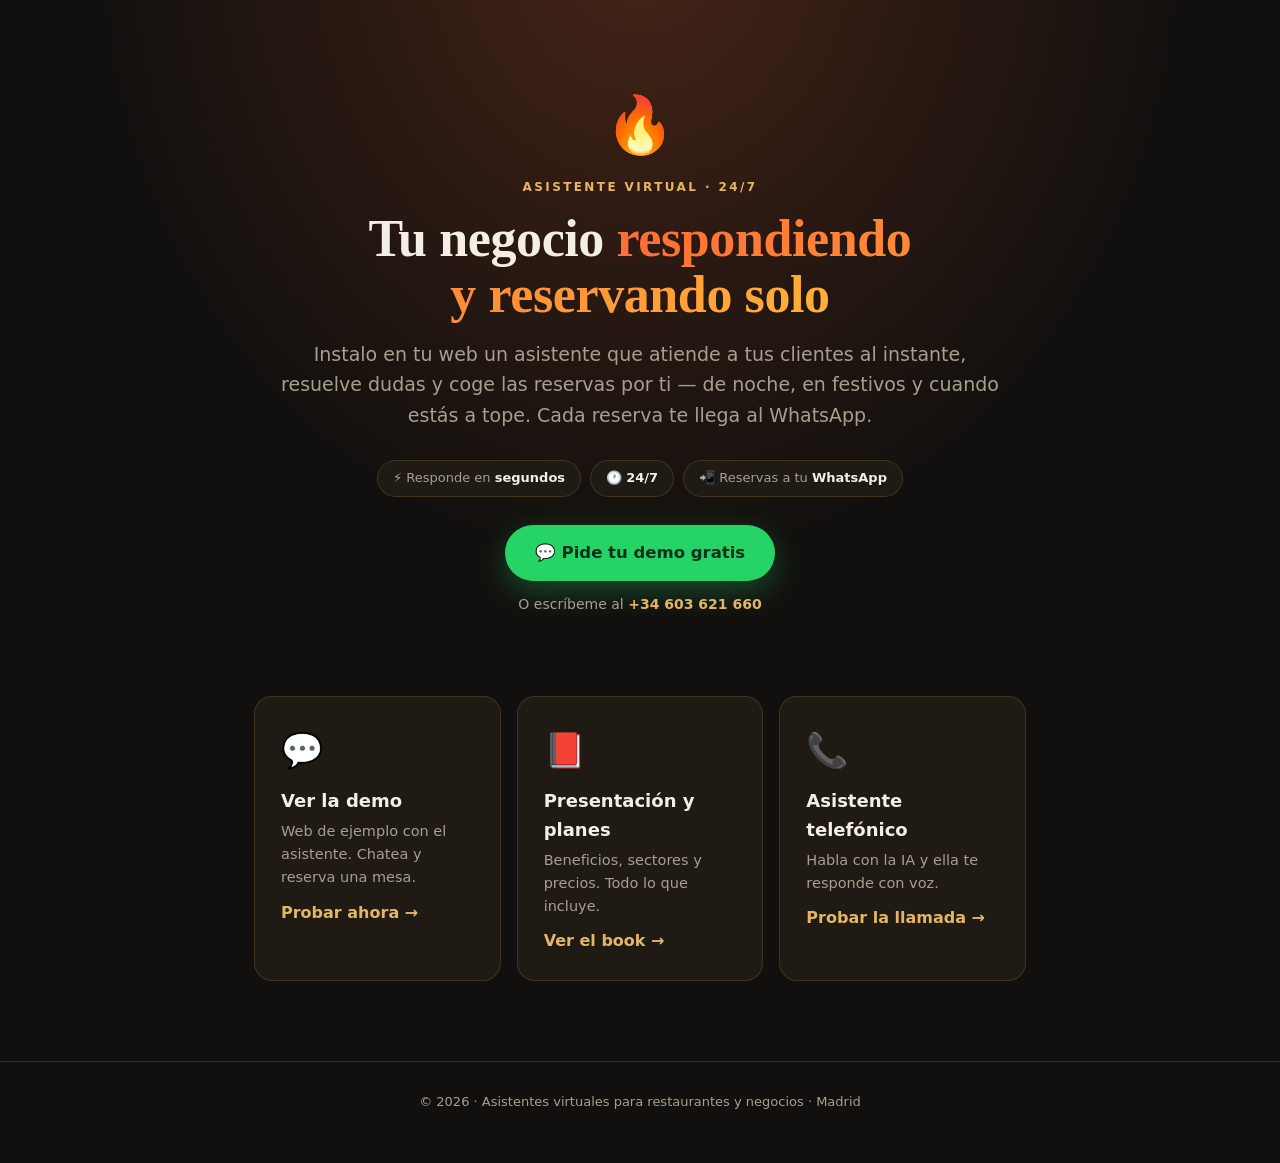
==== index.html @ 712a2ea2 "Web: asistente virtual para negocios (landing, demo, book, llamada)" ====
<!DOCTYPE html>
<html lang="es">
<head>
  <meta charset="UTF-8">
  <meta name="viewport" content="width=device-width, initial-scale=1.0">
  <title>Asistentes Virtuales para Negocios · Responde y reserva por ti 24/7</title>
  <meta name="description" content="Un asistente virtual que responde a tus clientes y coge las reservas por ti, de día y de noche. Cada reserva directa a tu WhatsApp. Para restaurantes y negocios en Madrid.">
  <link rel="icon" href="data:image/svg+xml,%3Csvg xmlns='http://www.w3.org/2000/svg' viewBox='0 0 100 100'%3E%3Ctext y='.9em' font-size='90'%3E%F0%9F%94%A5%3C/text%3E%3C/svg%3E">
  <meta property="og:type" content="website">
  <meta property="og:title" content="Asistentes Virtuales para Negocios">
  <meta property="og:description" content="Un asistente que responde y reserva por ti, 24/7. Cada reserva directa a tu WhatsApp.">
  <style>
    :root {
      --bg:#12100E; --bg2:#1A1512; --card:#201A15; --text:#F4EEE4; --muted:#A99E8E;
      --ember1:#FF6A35; --ember2:#FFB23A; --gold:#E4B663; --green:#35D6A0; --line:rgba(228,182,99,.16);
    }
    * { margin:0; padding:0; box-sizing:border-box; }
    html { scroll-behavior:smooth; }
    body { background:var(--bg); color:var(--text); font-family:'Segoe UI',system-ui,-apple-system,sans-serif; line-height:1.6; overflow-x:hidden; }
    h1,h2 { font-family:Georgia,'Times New Roman',serif; letter-spacing:-.4px; }
    a { color:inherit; }
    .wrap { max-width:820px; margin:0 auto; padding:0 24px; }
    .grad { background:linear-gradient(135deg,var(--ember1),var(--ember2)); -webkit-background-clip:text; background-clip:text; -webkit-text-fill-color:transparent; }
    .eyebrow { text-transform:uppercase; letter-spacing:.2em; font-size:12px; font-weight:800; color:var(--gold); }

    header { text-align:center; padding:80px 24px 60px; background:radial-gradient(ellipse at 50% -10%, rgba(255,106,53,.22), transparent 60%), var(--bg); }
    header .llama { font-size:56px; display:inline-block; animation:fl 2.5s ease-in-out infinite; transform-origin:center bottom; }
    @keyframes fl { 0%,100%{transform:scale(1) rotate(-2deg);} 50%{transform:scale(1.08) rotate(2deg);} }
    header h1 { font-size:clamp(32px,6vw,52px); line-height:1.08; text-wrap:balance; margin:14px 0 16px; }
    header p.lead { color:var(--muted); font-size:clamp(16px,2.3vw,19px); max-width:60ch; margin:0 auto 30px; }

    .btn-wa { display:inline-flex; align-items:center; gap:9px; background:#25D366; color:#06301b; text-decoration:none; font-weight:800; padding:15px 30px; border-radius:999px; font-size:16.5px; box-shadow:0 10px 30px rgba(37,211,102,.3); transition:transform .18s, box-shadow .18s; }
    .btn-wa:hover { transform:translateY(-2px) scale(1.02); box-shadow:0 16px 40px rgba(37,211,102,.45); }
    .tel { margin-top:12px; font-size:14px; color:var(--muted); }
    .tel a { color:var(--gold); font-weight:700; text-decoration:none; }

    .accesos { display:grid; grid-template-columns:repeat(auto-fit,minmax(220px,1fr)); gap:16px; padding:20px 0 80px; }
    a.tarjeta { display:block; text-decoration:none; background:var(--card); border:1px solid var(--line); border-radius:18px; padding:26px; transition:transform .2s, border-color .2s, box-shadow .2s; }
    a.tarjeta:hover { transform:translateY(-5px); border-color:rgba(228,182,99,.4); box-shadow:0 20px 44px rgba(0,0,0,.4); }
    a.tarjeta .ic { font-size:34px; }
    a.tarjeta .t { font-size:18px; font-weight:700; margin:10px 0 4px; }
    a.tarjeta .d { color:var(--muted); font-size:14.5px; }
    a.tarjeta .flecha { color:var(--gold); font-weight:700; margin-top:10px; display:inline-block; }

    .badges { display:flex; flex-wrap:wrap; gap:9px; justify-content:center; margin-bottom:28px; }
    .badge { background:var(--card); border:1px solid var(--line); border-radius:999px; padding:7px 15px; font-size:13px; color:var(--muted); }
    .badge b { color:var(--text); }

    footer { text-align:center; padding:30px 24px 50px; color:var(--muted); font-size:13px; border-top:1px solid var(--line); }
  </style>
</head>
<body>
  <header>
    <div class="wrap">
      <span class="llama">🔥</span>
      <div class="eyebrow" style="margin-top:8px">Asistente virtual · 24/7</div>
      <h1>Tu negocio <span class="grad">respondiendo y reservando solo</span></h1>
      <p class="lead">Instalo en tu web un asistente que atiende a tus clientes al instante, resuelve dudas y coge las reservas por ti — de noche, en festivos y cuando estás a tope. Cada reserva te llega al WhatsApp.</p>
      <div class="badges">
        <span class="badge">⚡ Responde en <b>segundos</b></span>
        <span class="badge">🕐 <b>24/7</b></span>
        <span class="badge">📲 Reservas a tu <b>WhatsApp</b></span>
      </div>
      <a class="btn-wa" href="https://wa.me/34603621660?text=Hola%2C%20quiero%20informaci%C3%B3n%20del%20asistente%20virtual%20para%20mi%20negocio" target="_blank" rel="noopener noreferrer">💬 Pide tu demo gratis</a>
      <p class="tel">O escríbeme al <a href="https://wa.me/34603621660" target="_blank" rel="noopener noreferrer">+34 603 621 660</a></p>
    </div>
  </header>

  <div class="wrap">
    <div class="accesos">
      <a class="tarjeta" href="demo.html">
        <div class="ic">💬</div>
        <div class="t">Ver la demo</div>
        <div class="d">Web de ejemplo con el asistente. Chatea y reserva una mesa.</div>
        <span class="flecha">Probar ahora →</span>
      </a>
      <a class="tarjeta" href="book/book.html">
        <div class="ic">📕</div>
        <div class="t">Presentación y planes</div>
        <div class="d">Beneficios, sectores y precios. Todo lo que incluye.</div>
        <span class="flecha">Ver el book →</span>
      </a>
      <a class="tarjeta" href="llamada.html">
        <div class="ic">📞</div>
        <div class="t">Asistente telefónico</div>
        <div class="d">Habla con la IA y ella te responde con voz.</div>
        <span class="flecha">Probar la llamada →</span>
      </a>
    </div>
  </div>

  <footer>© 2026 · Asistentes virtuales para restaurantes y negocios · Madrid</footer>
</body>
</html>
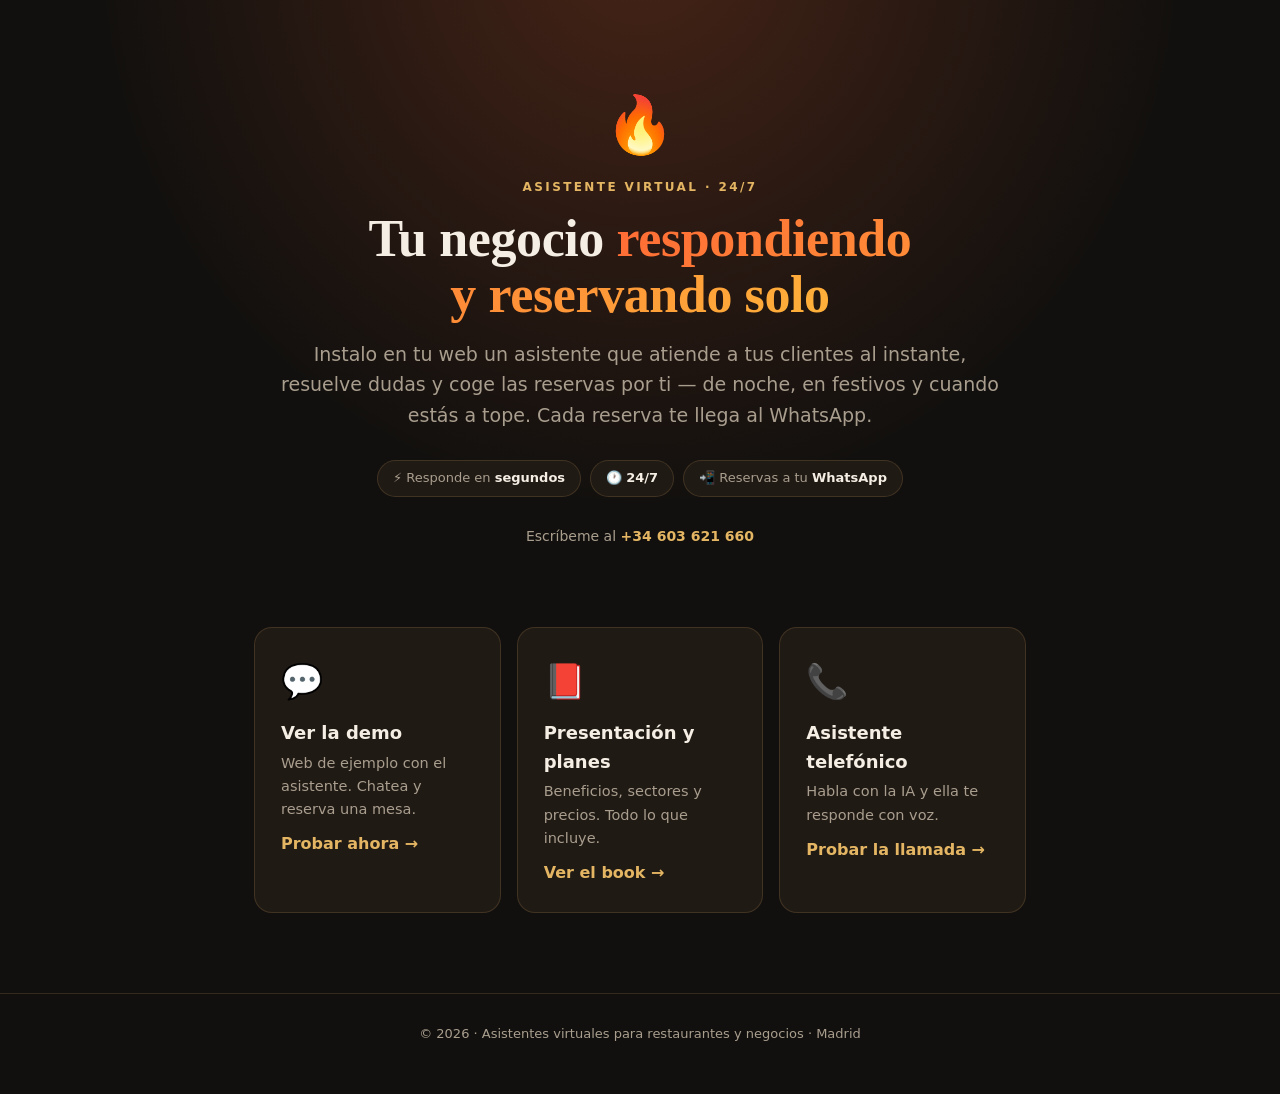
==== commit ff65b7f8: "Quitar boton 'Pide tu demo gratis' de la pagina de inicio" ====
--- a/index.html
+++ b/index.html
@@ -61,8 +61,7 @@
         <span class="badge">🕐 <b>24/7</b></span>
         <span class="badge">📲 Reservas a tu <b>WhatsApp</b></span>
       </div>
-      <a class="btn-wa" href="https://wa.me/34603621660?text=Hola%2C%20quiero%20informaci%C3%B3n%20del%20asistente%20virtual%20para%20mi%20negocio" target="_blank" rel="noopener noreferrer">💬 Pide tu demo gratis</a>
-      <p class="tel">O escríbeme al <a href="https://wa.me/34603621660" target="_blank" rel="noopener noreferrer">+34 603 621 660</a></p>
+      <p class="tel">Escríbeme al <a href="https://wa.me/34603621660" target="_blank" rel="noopener noreferrer">+34 603 621 660</a></p>
     </div>
   </header>
 
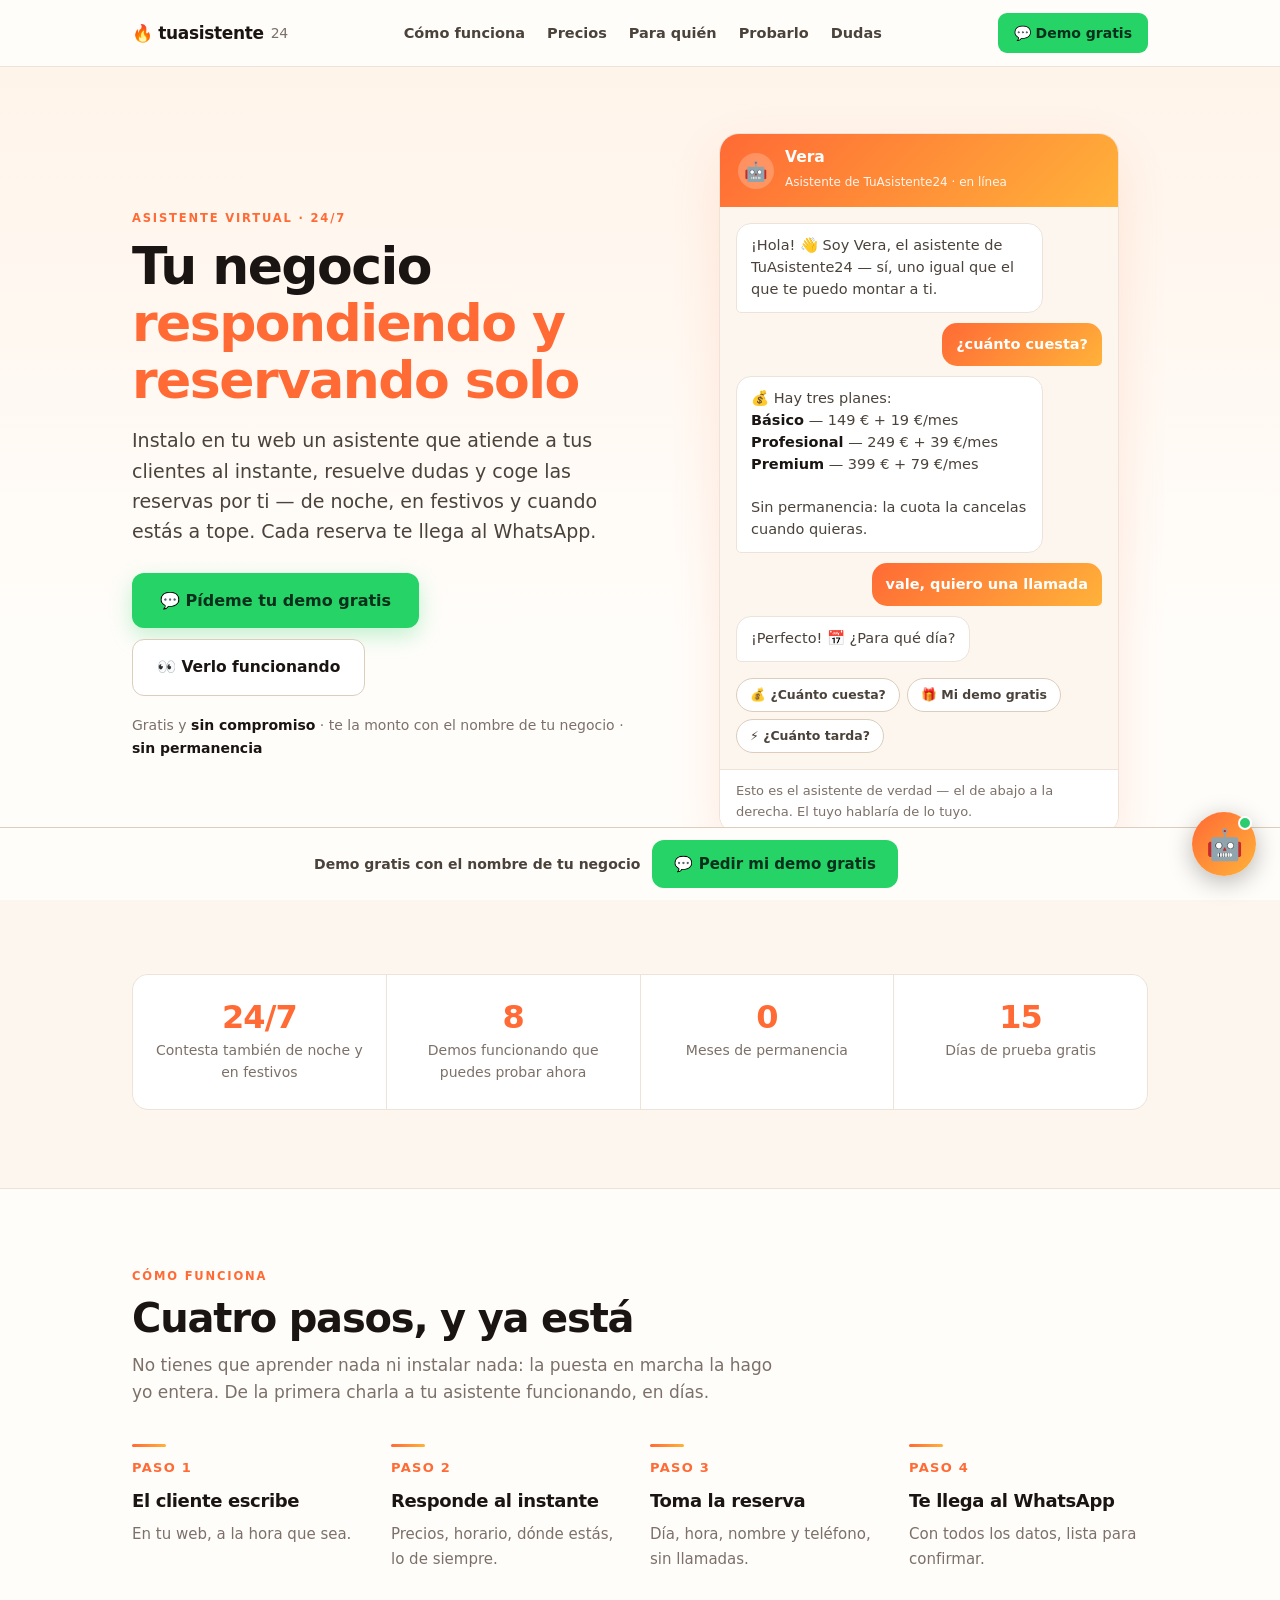
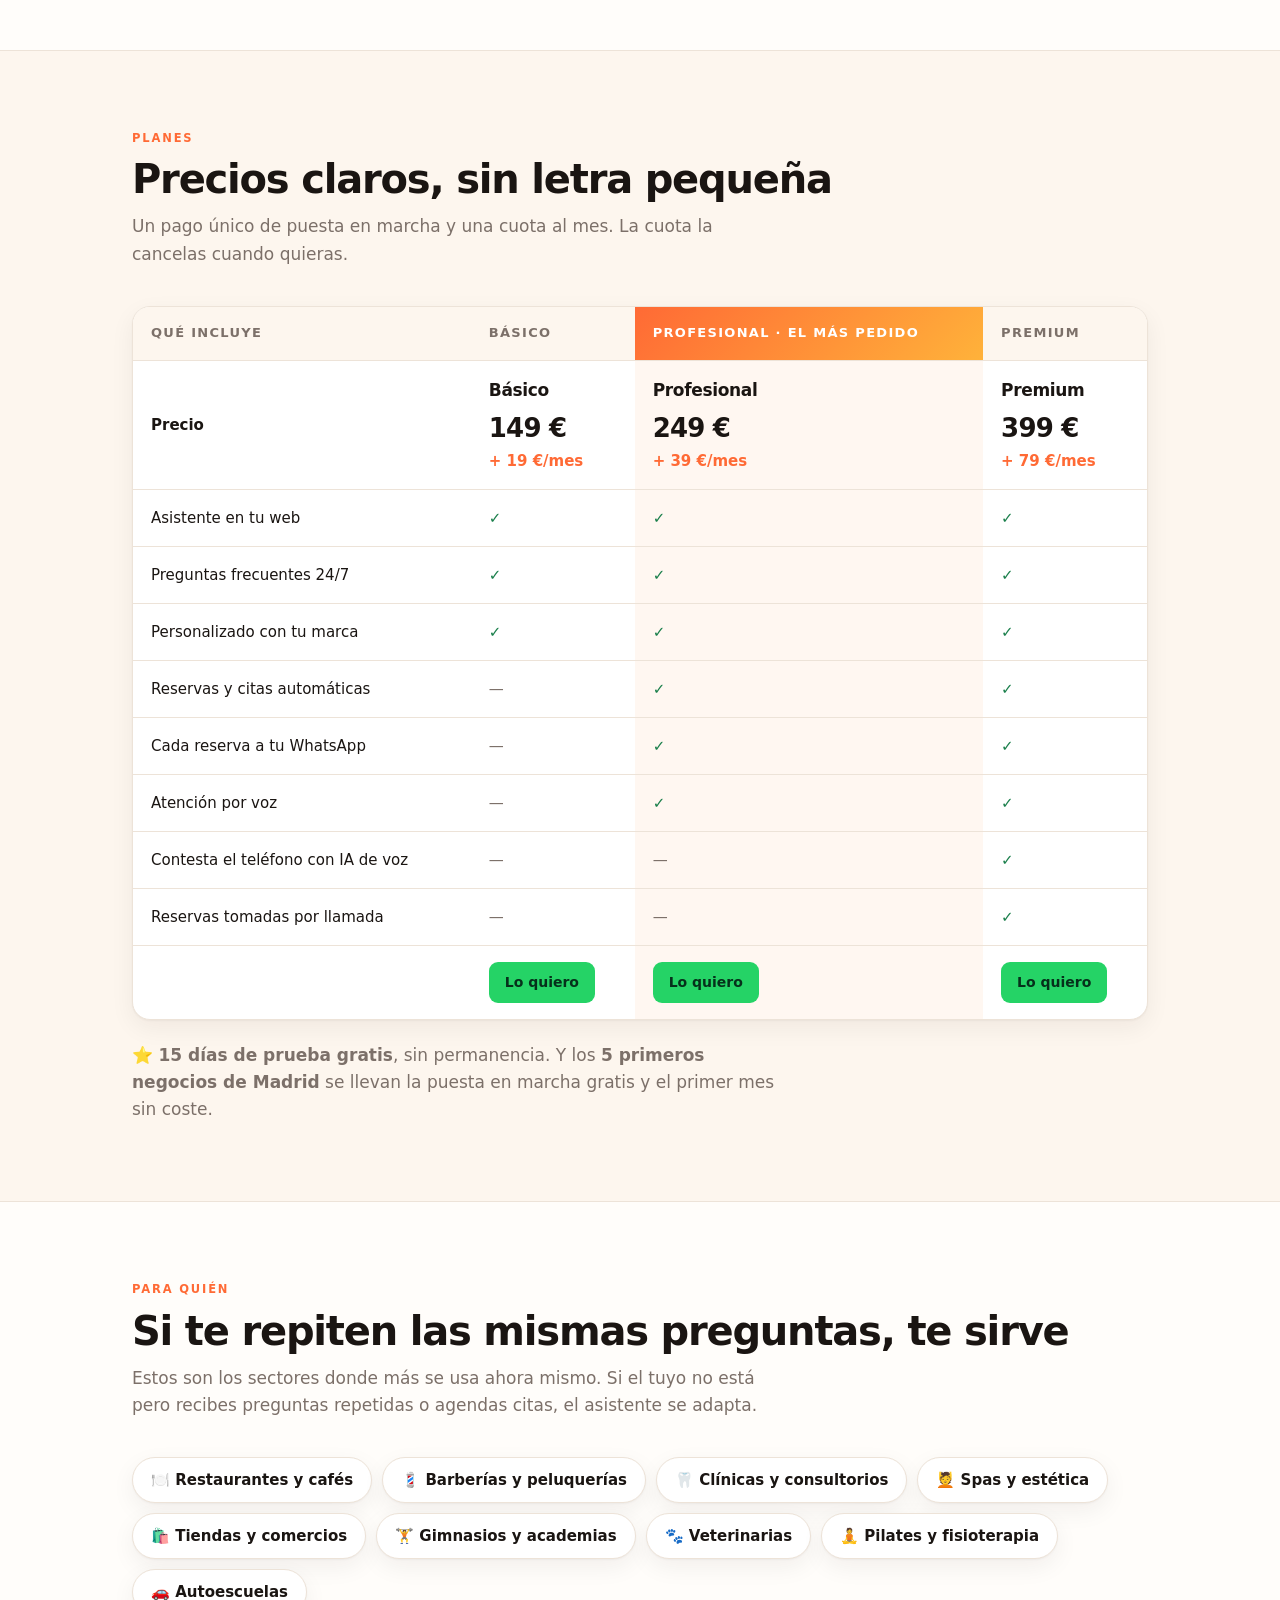
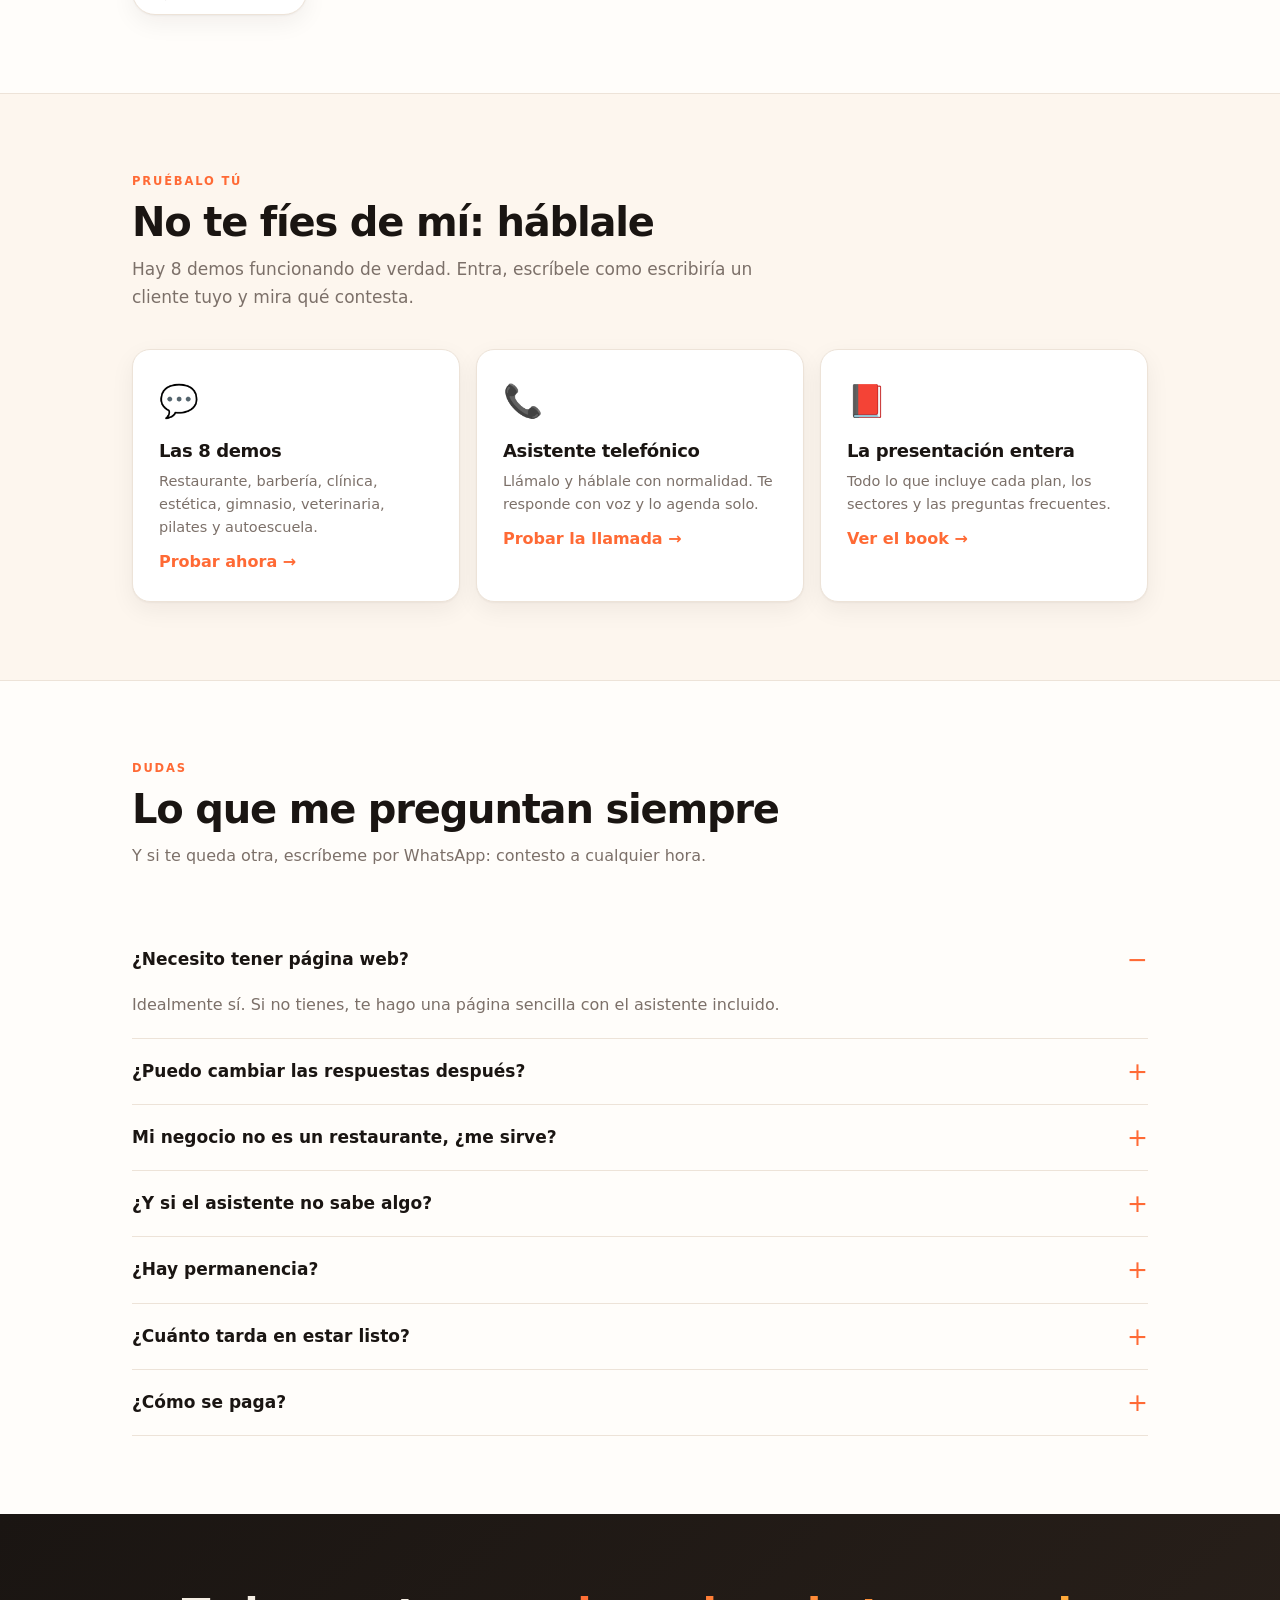
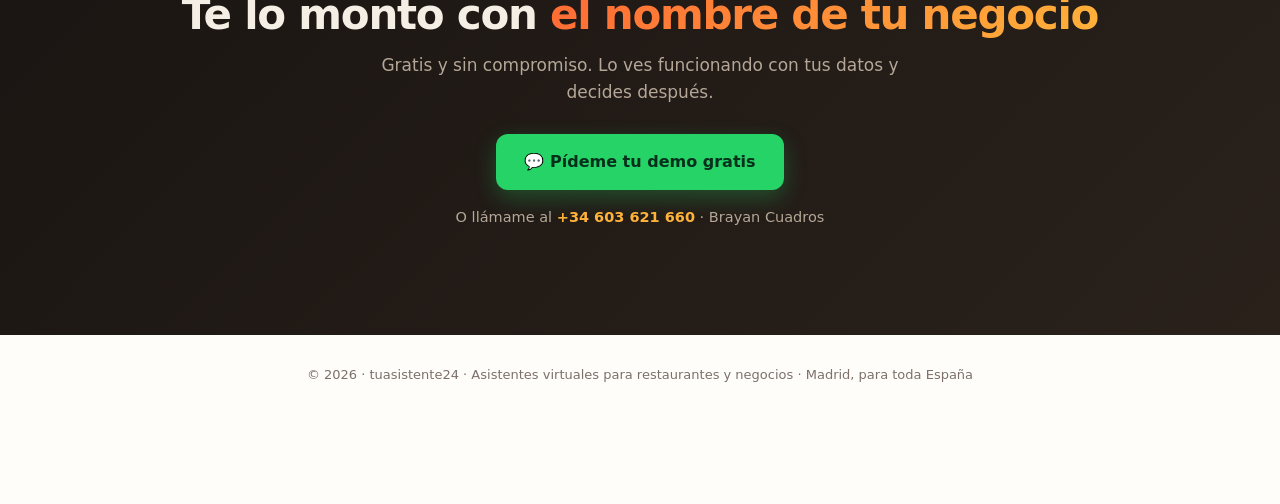
==== commit 9e0fce7a: "Web nueva: portada rediseñada, 9 demos y los 9 cerebros arreglados Portada - Rehecha entera: precios" ====
--- a/index.html
+++ b/index.html
@@ -3,91 +3,367 @@
 <head>
   <meta charset="UTF-8">
   <meta name="viewport" content="width=device-width, initial-scale=1.0">
+  <!-- Google Analytics (GA4) -->
+  <script async src="https://www.googletagmanager.com/gtag/js?id=G-66WBS8187W"></script>
+  <script>window.dataLayer=window.dataLayer||[];function gtag(){dataLayer.push(arguments);}gtag('js',new Date());gtag('config','G-66WBS8187W');</script>
   <title>Asistentes Virtuales para Negocios · Responde y reserva por ti 24/7</title>
-  <meta name="description" content="Un asistente virtual que responde a tus clientes y coge las reservas por ti, de día y de noche. Cada reserva directa a tu WhatsApp. Para restaurantes y negocios en Madrid.">
+  <meta name="description" content="Un asistente virtual que responde a tus clientes y coge las reservas por ti, de día y de noche. Cada reserva directa a tu WhatsApp. Demo gratis con el nombre de tu negocio.">
   <link rel="icon" href="data:image/svg+xml,%3Csvg xmlns='http://www.w3.org/2000/svg' viewBox='0 0 100 100'%3E%3Ctext y='.9em' font-size='90'%3E%F0%9F%94%A5%3C/text%3E%3C/svg%3E">
   <meta property="og:type" content="website">
+  <meta property="og:url" content="https://tuasistente24.com/">
   <meta property="og:title" content="Asistentes Virtuales para Negocios">
-  <meta property="og:description" content="Un asistente que responde y reserva por ti, 24/7. Cada reserva directa a tu WhatsApp.">
-  <style>
-    :root {
-      --bg:#12100E; --bg2:#1A1512; --card:#201A15; --text:#F4EEE4; --muted:#A99E8E;
-      --ember1:#FF6A35; --ember2:#FFB23A; --gold:#E4B663; --green:#35D6A0; --line:rgba(228,182,99,.16);
-    }
-    * { margin:0; padding:0; box-sizing:border-box; }
-    html { scroll-behavior:smooth; }
-    body { background:var(--bg); color:var(--text); font-family:'Segoe UI',system-ui,-apple-system,sans-serif; line-height:1.6; overflow-x:hidden; }
-    h1,h2 { font-family:Georgia,'Times New Roman',serif; letter-spacing:-.4px; }
-    a { color:inherit; }
-    .wrap { max-width:820px; margin:0 auto; padding:0 24px; }
-    .grad { background:linear-gradient(135deg,var(--ember1),var(--ember2)); -webkit-background-clip:text; background-clip:text; -webkit-text-fill-color:transparent; }
-    .eyebrow { text-transform:uppercase; letter-spacing:.2em; font-size:12px; font-weight:800; color:var(--gold); }
-
-    header { text-align:center; padding:80px 24px 60px; background:radial-gradient(ellipse at 50% -10%, rgba(255,106,53,.22), transparent 60%), var(--bg); }
-    header .llama { font-size:56px; display:inline-block; animation:fl 2.5s ease-in-out infinite; transform-origin:center bottom; }
-    @keyframes fl { 0%,100%{transform:scale(1) rotate(-2deg);} 50%{transform:scale(1.08) rotate(2deg);} }
-    header h1 { font-size:clamp(32px,6vw,52px); line-height:1.08; text-wrap:balance; margin:14px 0 16px; }
-    header p.lead { color:var(--muted); font-size:clamp(16px,2.3vw,19px); max-width:60ch; margin:0 auto 30px; }
-
-    .btn-wa { display:inline-flex; align-items:center; gap:9px; background:#25D366; color:#06301b; text-decoration:none; font-weight:800; padding:15px 30px; border-radius:999px; font-size:16.5px; box-shadow:0 10px 30px rgba(37,211,102,.3); transition:transform .18s, box-shadow .18s; }
-    .btn-wa:hover { transform:translateY(-2px) scale(1.02); box-shadow:0 16px 40px rgba(37,211,102,.45); }
-    .tel { margin-top:12px; font-size:14px; color:var(--muted); }
-    .tel a { color:var(--gold); font-weight:700; text-decoration:none; }
-
-    .accesos { display:grid; grid-template-columns:repeat(auto-fit,minmax(220px,1fr)); gap:16px; padding:20px 0 80px; }
-    a.tarjeta { display:block; text-decoration:none; background:var(--card); border:1px solid var(--line); border-radius:18px; padding:26px; transition:transform .2s, border-color .2s, box-shadow .2s; }
-    a.tarjeta:hover { transform:translateY(-5px); border-color:rgba(228,182,99,.4); box-shadow:0 20px 44px rgba(0,0,0,.4); }
-    a.tarjeta .ic { font-size:34px; }
-    a.tarjeta .t { font-size:18px; font-weight:700; margin:10px 0 4px; }
-    a.tarjeta .d { color:var(--muted); font-size:14.5px; }
-    a.tarjeta .flecha { color:var(--gold); font-weight:700; margin-top:10px; display:inline-block; }
-
-    .badges { display:flex; flex-wrap:wrap; gap:9px; justify-content:center; margin-bottom:28px; }
-    .badge { background:var(--card); border:1px solid var(--line); border-radius:999px; padding:7px 15px; font-size:13px; color:var(--muted); }
-    .badge b { color:var(--text); }
-
-    footer { text-align:center; padding:30px 24px 50px; color:var(--muted); font-size:13px; border-top:1px solid var(--line); }
-  </style>
+  <meta property="og:description" content="Un asistente que responde y reserva por ti, 24/7. Cada reserva directa a tu WhatsApp. Demo gratis con el nombre de tu negocio.">
+  <meta property="og:image" content="https://tuasistente24.com/og-image.png">
+  <meta property="og:image:width" content="1200">
+  <meta property="og:image:height" content="630">
+  <meta property="og:image:alt" content="Vera, el asistente de TuAsistente24, contestando el precio de los tres planes en un chat.">
+  <meta name="twitter:card" content="summary_large_image">
+<style>
+  :root{
+    --bg:#FFFDFA; --bg2:#FDF6EE; --card:#FFFFFF;
+    --ink:#1A1512; --ink2:#4A423B; --muted:#7C7069;
+    --ember1:#FF6A35; --ember2:#FFB23A;
+    --green:#25D366; --green-dark:#06301b;
+    --line:#EDE3D8; --line2:#DCCDBC;
+    --sombra:0 1px 2px rgba(26,21,18,.04), 0 8px 24px rgba(26,21,18,.06);
+    --sombra-alta:0 20px 50px rgba(255,106,53,.14);
+  }
+  *{margin:0;padding:0;box-sizing:border-box}
+  html{scroll-behavior:smooth}
+  body{background:var(--bg);color:var(--ink);font-family:'Segoe UI',system-ui,-apple-system,sans-serif;line-height:1.6;overflow-x:hidden;padding-bottom:78px}
+  h1,h2,h3{letter-spacing:-.03em;line-height:1.1;text-wrap:balance;font-weight:800}
+  a{color:inherit}
+  .wrap{max-width:1060px;margin:0 auto;padding:0 22px}
+  .acento{color:var(--ember1)}
+  .eyebrow{text-transform:uppercase;letter-spacing:.16em;font-size:11.5px;font-weight:800;color:var(--ember1);margin-bottom:10px}
+  section{padding:78px 0}
+  section.alt{background:var(--bg2);border-top:1px solid var(--line);border-bottom:1px solid var(--line)}
+  section h2{font-size:clamp(27px,4.4vw,40px);margin-bottom:12px}
+  section .intro{color:var(--muted);max-width:60ch;margin-bottom:38px;font-size:17px}
+
+  /* ---------- nav ---------- */
+  nav{position:sticky;top:0;z-index:40;background:rgba(255,253,250,.9);backdrop-filter:blur(12px);border-bottom:1px solid var(--line)}
+  nav .in{max-width:1060px;margin:0 auto;padding:13px 22px;display:flex;align-items:center;justify-content:space-between;gap:16px}
+  nav .marca{font-weight:800;font-size:17px;letter-spacing:-.02em;display:flex;align-items:center;gap:7px}
+  nav .marca span{font-weight:400;color:var(--muted);font-size:14px}
+  nav .links{display:flex;gap:22px;font-size:14.5px;color:var(--ink2);font-weight:600}
+  nav .links a{text-decoration:none}
+  nav .links a:hover{color:var(--ember1)}
+  @media(max-width:760px){nav .links{display:none}}
+  .btn-wa{display:inline-flex;align-items:center;gap:9px;background:var(--green);color:var(--green-dark);text-decoration:none;font-weight:800;padding:15px 28px;border-radius:12px;font-size:16px;box-shadow:0 8px 22px rgba(37,211,102,.28);transition:transform .18s,box-shadow .18s}
+  .btn-wa:hover{transform:translateY(-2px);box-shadow:0 14px 32px rgba(37,211,102,.4)}
+  .btn-wa.mini{padding:9px 16px;font-size:14px;border-radius:9px;box-shadow:none}
+  .btn-ghost{display:inline-flex;align-items:center;gap:9px;background:var(--card);color:var(--ink);text-decoration:none;font-weight:700;padding:15px 24px;border-radius:12px;font-size:15.5px;border:1px solid var(--line2);transition:border-color .18s,transform .18s}
+  .btn-ghost:hover{border-color:var(--ember1);transform:translateY(-2px)}
+
+  /* ---------- hero ---------- */
+  .hero{padding:66px 0 60px;background:linear-gradient(180deg,#FFF4EA 0%,var(--bg) 70%)}
+  .hero .in{display:grid;grid-template-columns:1.05fr .95fr;gap:52px;align-items:center}
+  @media(max-width:880px){.hero .in{grid-template-columns:1fr;gap:38px}}
+  .hero h1{font-size:clamp(33px,5.4vw,52px);margin-bottom:16px}
+  .hero .lead{color:var(--ink2);font-size:clamp(16px,2vw,19px);max-width:52ch;margin-bottom:26px}
+  .hero .ctas{display:flex;gap:11px;flex-wrap:wrap;margin-bottom:18px}
+  .hero .micro{font-size:14px;color:var(--muted)}
+  .hero .micro b{color:var(--ink)}
+
+  /* ---------- mockup del chat ---------- */
+  .chat{background:var(--card);border:1px solid var(--line);border-radius:20px;box-shadow:var(--sombra-alta);overflow:hidden;max-width:400px;margin:0 auto;width:100%}
+  .chat .top{background:linear-gradient(135deg,var(--ember1),var(--ember2));color:#fff;padding:14px 18px;display:flex;align-items:center;gap:11px}
+  .chat .top .av{width:36px;height:36px;border-radius:50%;background:rgba(255,255,255,.22);display:grid;place-items:center;font-size:19px}
+  .chat .top b{font-size:15.5px;display:block;line-height:1.25}
+  .chat .top small{font-size:12px;opacity:.9}
+  .chat .body{padding:16px;background:var(--bg2);display:flex;flex-direction:column;gap:10px}
+  .msg{max-width:84%;padding:11px 14px;border-radius:15px;font-size:14.5px;line-height:1.5}
+  .msg.bot{background:var(--card);border:1px solid var(--line);border-bottom-left-radius:5px;align-self:flex-start;color:var(--ink2)}
+  .msg.yo{background:linear-gradient(135deg,var(--ember1),var(--ember2));color:#fff;border-bottom-right-radius:5px;align-self:flex-end;font-weight:600}
+  .msg b{color:var(--ink)}
+  .chat .chips{display:flex;flex-wrap:wrap;gap:7px;padding:0 16px 16px;background:var(--bg2)}
+  .chip{background:var(--card);border:1px solid var(--line2);border-radius:999px;padding:6px 13px;font-size:12.5px;color:var(--ink2);font-weight:600}
+  .chat .pie{padding:11px 16px;border-top:1px solid var(--line);font-size:13px;color:var(--muted);background:var(--card)}
+
+  /* ---------- cifras ---------- */
+  .cifras{display:grid;grid-template-columns:repeat(auto-fit,minmax(150px,1fr));gap:1px;background:var(--line);border:1px solid var(--line);border-radius:16px;overflow:hidden}
+  .cifra{background:var(--card);padding:26px 18px;text-align:center}
+  .cifra .n{font-size:32px;font-weight:800;letter-spacing:-.03em;color:var(--ember1);line-height:1}
+  .cifra .t{font-size:14px;color:var(--muted);margin-top:6px}
+
+  /* ---------- pasos ---------- */
+  .pasos{display:grid;grid-template-columns:repeat(auto-fit,minmax(210px,1fr));gap:20px}
+  .paso{position:relative;padding-top:14px}
+  .paso .n{font-size:13px;font-weight:800;color:var(--ember1);letter-spacing:.1em}
+  .paso b{display:block;font-size:18px;margin:8px 0 5px;letter-spacing:-.02em}
+  .paso span{color:var(--muted);font-size:15px}
+  .paso::before{content:"";position:absolute;top:0;left:0;width:34px;height:3px;border-radius:2px;background:linear-gradient(90deg,var(--ember1),var(--ember2))}
+
+  /* ---------- planes ---------- */
+  .tabla-wrap{overflow-x:auto;border:1px solid var(--line);border-radius:18px;background:var(--card);box-shadow:var(--sombra)}
+  table{border-collapse:collapse;width:100%;min-width:640px}
+  th,td{padding:16px 18px;text-align:left;border-bottom:1px solid var(--line);font-size:15px}
+  thead th{background:var(--bg2);font-size:13px;text-transform:uppercase;letter-spacing:.1em;color:var(--muted);font-weight:800}
+  thead th.mejor{background:linear-gradient(135deg,var(--ember1),var(--ember2));color:#fff}
+  tbody tr:last-child td{border-bottom:0}
+  td.plan b{font-size:17px;display:block;letter-spacing:-.02em}
+  td.plan .p{font-size:26px;font-weight:800;letter-spacing:-.03em;margin-top:4px}
+  td.plan .m{color:var(--ember1);font-weight:700;font-size:15px}
+  td.col-mejor{background:#FFF7F1}
+  .si{color:#1a7f4b;font-weight:800}
+  .no{color:var(--muted)}
+
+  /* ---------- sectores ---------- */
+  .sectores{display:flex;flex-wrap:wrap;gap:10px}
+  .sector{background:var(--card);border:1px solid var(--line);border-radius:999px;padding:10px 18px;font-size:15px;font-weight:600;box-shadow:var(--sombra)}
+
+  /* ---------- tarjetas de prueba ---------- */
+  .demos{display:grid;grid-template-columns:repeat(auto-fit,minmax(230px,1fr));gap:16px}
+  a.tarjeta{display:block;text-decoration:none;background:var(--card);border:1px solid var(--line);border-radius:18px;padding:26px;box-shadow:var(--sombra);transition:transform .2s,border-color .2s,box-shadow .2s}
+  a.tarjeta:hover{transform:translateY(-5px);border-color:var(--ember1);box-shadow:0 20px 44px rgba(26,21,18,.1)}
+  a.tarjeta .ic{font-size:32px}
+  a.tarjeta .t{font-size:18px;font-weight:800;margin:10px 0 4px;letter-spacing:-.02em}
+  a.tarjeta .d{color:var(--muted);font-size:14.5px}
+  a.tarjeta .flecha{color:var(--ember1);font-weight:700;margin-top:10px;display:inline-block}
+
+  /* ---------- faq ---------- */
+  .faq details{border-bottom:1px solid var(--line)}
+  .faq summary{cursor:pointer;padding:19px 0;font-weight:700;font-size:17px;list-style:none;display:flex;justify-content:space-between;gap:14px;align-items:center}
+  .faq summary::-webkit-details-marker{display:none}
+  .faq summary::after{content:"+";color:var(--ember1);font-size:25px;font-weight:400;line-height:1}
+  .faq details[open] summary::after{content:"−"}
+  .faq p{color:var(--muted);padding:0 0 20px;font-size:16px;max-width:64ch}
+
+  /* ---------- cierre ---------- */
+  .cierre{background:linear-gradient(135deg,#1A1512,#2A211B);color:#F4EEE4;text-align:center}
+  .cierre h2{font-size:clamp(28px,5vw,42px);margin-bottom:14px}
+  .cierre h2 span{background:linear-gradient(135deg,var(--ember1),var(--ember2));-webkit-background-clip:text;background-clip:text;-webkit-text-fill-color:transparent}
+  .cierre p{color:#B5A798;max-width:52ch;margin:0 auto 28px;font-size:17px}
+  .cierre .tel{margin-top:16px;font-size:14.5px;color:#B5A798}
+  .cierre .tel a{color:var(--ember2);font-weight:700;text-decoration:none}
+
+  footer{text-align:center;padding:30px 22px 40px;color:var(--muted);font-size:13px}
+
+  /* La barra reserva 84px a la derecha: ahi vive el boton del asistente
+     (widget.css lo fija en bottom:24px con z-index 99999). Sin esta reserva
+     el robot se monta encima del boton de WhatsApp y en movil tapa el sitio
+     donde se pulsa. */
+  .barra{position:fixed;left:0;right:0;bottom:0;background:rgba(255,253,250,.95);backdrop-filter:blur(12px);border-top:1px solid var(--line2);padding:12px 84px 12px 16px;display:flex;gap:12px;align-items:center;justify-content:center;z-index:50}
+  .barra .txt{font-size:14px;color:var(--ink2);font-weight:600}
+  .barra .btn-wa{padding:12px 22px;font-size:15px;box-shadow:none}
+  @media(max-width:560px){.barra .txt{display:none}.barra .btn-wa{width:100%;justify-content:center}}
+</style>
 </head>
 <body>
-  <header>
-    <div class="wrap">
-      <span class="llama">🔥</span>
-      <div class="eyebrow" style="margin-top:8px">Asistente virtual · 24/7</div>
-      <h1>Tu negocio <span class="grad">respondiendo y reservando solo</span></h1>
+
+<nav>
+  <div class="in">
+    <div class="marca">🔥 tuasistente<span>24</span></div>
+    <div class="links">
+      <a href="#como">Cómo funciona</a>
+      <a href="#planes">Precios</a>
+      <a href="#sectores">Para quién</a>
+      <a href="#probar">Probarlo</a>
+      <a href="#dudas">Dudas</a>
+    </div>
+    <a class="btn-wa mini" href="https://wa.me/34603621660?text=Hola%20Brayan%2C%20quiero%20mi%20demo%20gratis" target="_blank" rel="noopener noreferrer">💬 Demo gratis</a>
+  </div>
+</nav>
+
+<div class="hero">
+  <div class="wrap in">
+    <div>
+      <div class="eyebrow">Asistente virtual · 24/7</div>
+      <h1>Tu negocio <span class="acento">respondiendo y reservando solo</span></h1>
       <p class="lead">Instalo en tu web un asistente que atiende a tus clientes al instante, resuelve dudas y coge las reservas por ti — de noche, en festivos y cuando estás a tope. Cada reserva te llega al WhatsApp.</p>
-      <div class="badges">
-        <span class="badge">⚡ Responde en <b>segundos</b></span>
-        <span class="badge">🕐 <b>24/7</b></span>
-        <span class="badge">📲 Reservas a tu <b>WhatsApp</b></span>
+      <div class="ctas">
+        <a class="btn-wa" href="https://wa.me/34603621660?text=Hola%20Brayan%2C%20quiero%20mi%20demo%20gratis%20con%20el%20nombre%20de%20mi%20negocio" target="_blank" rel="noopener noreferrer">💬 Pídeme tu demo gratis</a>
+        <a class="btn-ghost" href="demo.html">👀 Verlo funcionando</a>
       </div>
-      <p class="tel">Escríbeme al <a href="https://wa.me/34603621660" target="_blank" rel="noopener noreferrer">+34 603 621 660</a></p>
-    </div>
-  </header>
-
-  <div class="wrap">
-    <div class="accesos">
+      <p class="micro">Gratis y <b>sin compromiso</b> · te la monto con el nombre de tu negocio · <b>sin permanencia</b></p>
+    </div>
+
+    <div class="chat" aria-hidden="true">
+      <div class="top">
+        <div class="av">🤖</div>
+        <div><b>Vera</b><small>Asistente de TuAsistente24 · en línea</small></div>
+      </div>
+      <div class="body">
+        <div class="msg bot">¡Hola! 👋 Soy Vera, el asistente de TuAsistente24 — sí, uno igual que el que te puedo montar a ti.</div>
+        <div class="msg yo">¿cuánto cuesta?</div>
+        <div class="msg bot">💰 Hay tres planes:<br><b>Básico</b> — 149 € + 19 €/mes<br><b>Profesional</b> — 249 € + 39 €/mes<br><b>Premium</b> — 399 € + 79 €/mes<br><br>Sin permanencia: la cuota la cancelas cuando quieras.</div>
+        <div class="msg yo">vale, quiero una llamada</div>
+        <div class="msg bot">¡Perfecto! 📅 ¿Para qué día?</div>
+      </div>
+      <div class="chips"><span class="chip">💰 ¿Cuánto cuesta?</span><span class="chip">🎁 Mi demo gratis</span><span class="chip">⚡ ¿Cuánto tarda?</span></div>
+      <div class="pie">Esto es el asistente de verdad — el de abajo a la derecha. El tuyo hablaría de lo tuyo.</div>
+    </div>
+  </div>
+</div>
+
+<section class="alt">
+  <div class="wrap">
+    <div class="cifras">
+      <div class="cifra"><div class="n">24/7</div><div class="t">Contesta también de noche y en festivos</div></div>
+      <div class="cifra"><div class="n">8</div><div class="t">Demos funcionando que puedes probar ahora</div></div>
+      <div class="cifra"><div class="n">0</div><div class="t">Meses de permanencia</div></div>
+      <div class="cifra"><div class="n">15</div><div class="t">Días de prueba gratis</div></div>
+    </div>
+  </div>
+</section>
+
+<section id="como">
+  <div class="wrap">
+    <div class="eyebrow">Cómo funciona</div>
+    <h2>Cuatro pasos, y ya está</h2>
+    <p class="intro">No tienes que aprender nada ni instalar nada: la puesta en marcha la hago yo entera. De la primera charla a tu asistente funcionando, en días.</p>
+    <div class="pasos">
+      <div class="paso"><div class="n">PASO 1</div><b>El cliente escribe</b><span>En tu web, a la hora que sea.</span></div>
+      <div class="paso"><div class="n">PASO 2</div><b>Responde al instante</b><span>Precios, horario, dónde estás, lo de siempre.</span></div>
+      <div class="paso"><div class="n">PASO 3</div><b>Toma la reserva</b><span>Día, hora, nombre y teléfono, sin llamadas.</span></div>
+      <div class="paso"><div class="n">PASO 4</div><b>Te llega al WhatsApp</b><span>Con todos los datos, lista para confirmar.</span></div>
+    </div>
+  </div>
+</section>
+
+<section class="alt" id="planes">
+  <div class="wrap">
+    <div class="eyebrow">Planes</div>
+    <h2>Precios claros, sin letra pequeña</h2>
+    <p class="intro">Un pago único de puesta en marcha y una cuota al mes. La cuota la cancelas cuando quieras.</p>
+
+    <div class="tabla-wrap">
+      <table>
+        <thead>
+          <tr><th>Qué incluye</th><th>Básico</th><th class="mejor">Profesional · el más pedido</th><th>Premium</th></tr>
+        </thead>
+        <tbody>
+          <tr>
+            <td><b>Precio</b></td>
+            <td class="plan"><b>Básico</b><div class="p">149 €</div><div class="m">+ 19 €/mes</div></td>
+            <td class="plan col-mejor"><b>Profesional</b><div class="p">249 €</div><div class="m">+ 39 €/mes</div></td>
+            <td class="plan"><b>Premium</b><div class="p">399 €</div><div class="m">+ 79 €/mes</div></td>
+          </tr>
+          <tr><td>Asistente en tu web</td><td class="si">✓</td><td class="si col-mejor">✓</td><td class="si">✓</td></tr>
+          <tr><td>Preguntas frecuentes 24/7</td><td class="si">✓</td><td class="si col-mejor">✓</td><td class="si">✓</td></tr>
+          <tr><td>Personalizado con tu marca</td><td class="si">✓</td><td class="si col-mejor">✓</td><td class="si">✓</td></tr>
+          <tr><td>Reservas y citas automáticas</td><td class="no">—</td><td class="si col-mejor">✓</td><td class="si">✓</td></tr>
+          <tr><td>Cada reserva a tu WhatsApp</td><td class="no">—</td><td class="si col-mejor">✓</td><td class="si">✓</td></tr>
+          <tr><td>Atención por voz</td><td class="no">—</td><td class="si col-mejor">✓</td><td class="si">✓</td></tr>
+          <tr><td>Contesta el teléfono con IA de voz</td><td class="no">—</td><td class="no col-mejor">—</td><td class="si">✓</td></tr>
+          <tr><td>Reservas tomadas por llamada</td><td class="no">—</td><td class="no col-mejor">—</td><td class="si">✓</td></tr>
+          <tr>
+            <td></td>
+            <td><a class="btn-wa mini" href="https://wa.me/34603621660?text=Hola%20Brayan%2C%20me%20interesa%20el%20plan%20B%C3%A1sico" target="_blank" rel="noopener noreferrer">Lo quiero</a></td>
+            <td class="col-mejor"><a class="btn-wa mini" href="https://wa.me/34603621660?text=Hola%20Brayan%2C%20me%20interesa%20el%20plan%20Profesional" target="_blank" rel="noopener noreferrer">Lo quiero</a></td>
+            <td><a class="btn-wa mini" href="https://wa.me/34603621660?text=Hola%20Brayan%2C%20me%20interesa%20el%20plan%20Premium" target="_blank" rel="noopener noreferrer">Lo quiero</a></td>
+          </tr>
+        </tbody>
+      </table>
+    </div>
+
+    <p class="intro" style="margin:22px 0 0">⭐ <b>15 días de prueba gratis</b>, sin permanencia. Y los <b>5 primeros negocios de Madrid</b> se llevan la puesta en marcha gratis y el primer mes sin coste.</p>
+  </div>
+</section>
+
+<section id="sectores">
+  <div class="wrap">
+    <div class="eyebrow">Para quién</div>
+    <h2>Si te repiten las mismas preguntas, te sirve</h2>
+    <p class="intro">Estos son los sectores donde más se usa ahora mismo. Si el tuyo no está pero recibes preguntas repetidas o agendas citas, el asistente se adapta.</p>
+    <div class="sectores">
+      <div class="sector">🍽️ Restaurantes y cafés</div>
+      <div class="sector">💈 Barberías y peluquerías</div>
+      <div class="sector">🦷 Clínicas y consultorios</div>
+      <div class="sector">💆 Spas y estética</div>
+      <div class="sector">🛍️ Tiendas y comercios</div>
+      <div class="sector">🏋️ Gimnasios y academias</div>
+      <div class="sector">🐾 Veterinarias</div>
+      <div class="sector">🧘 Pilates y fisioterapia</div>
+      <div class="sector">🚗 Autoescuelas</div>
+    </div>
+  </div>
+</section>
+
+<section class="alt" id="probar">
+  <div class="wrap">
+    <div class="eyebrow">Pruébalo tú</div>
+    <h2>No te fíes de mí: háblale</h2>
+    <p class="intro">Hay 8 demos funcionando de verdad. Entra, escríbele como escribiría un cliente tuyo y mira qué contesta.</p>
+    <div class="demos">
       <a class="tarjeta" href="demo.html">
         <div class="ic">💬</div>
-        <div class="t">Ver la demo</div>
-        <div class="d">Web de ejemplo con el asistente. Chatea y reserva una mesa.</div>
+        <div class="t">Las 8 demos</div>
+        <div class="d">Restaurante, barbería, clínica, estética, gimnasio, veterinaria, pilates y autoescuela.</div>
         <span class="flecha">Probar ahora →</span>
-      </a>
-      <a class="tarjeta" href="book/book.html">
-        <div class="ic">📕</div>
-        <div class="t">Presentación y planes</div>
-        <div class="d">Beneficios, sectores y precios. Todo lo que incluye.</div>
-        <span class="flecha">Ver el book →</span>
       </a>
       <a class="tarjeta" href="llamada.html">
         <div class="ic">📞</div>
         <div class="t">Asistente telefónico</div>
-        <div class="d">Habla con la IA y ella te responde con voz.</div>
+        <div class="d">Llámalo y háblale con normalidad. Te responde con voz y lo agenda solo.</div>
         <span class="flecha">Probar la llamada →</span>
       </a>
-    </div>
-  </div>
-
-  <footer>© 2026 · Asistentes virtuales para restaurantes y negocios · Madrid</footer>
+      <a class="tarjeta" href="book/book.html">
+        <div class="ic">📕</div>
+        <div class="t">La presentación entera</div>
+        <div class="d">Todo lo que incluye cada plan, los sectores y las preguntas frecuentes.</div>
+        <span class="flecha">Ver el book →</span>
+      </a>
+    </div>
+  </div>
+</section>
+
+<section class="faq" id="dudas">
+  <div class="wrap">
+    <div class="eyebrow">Dudas</div>
+    <h2>Lo que me preguntan siempre</h2>
+    <p class="intro">Y si te queda otra, escríbeme por WhatsApp: contesto a cualquier hora.</p>
+
+    <details open>
+      <summary>¿Necesito tener página web?</summary>
+      <p>Idealmente sí. Si no tienes, te hago una página sencilla con el asistente incluido.</p>
+    </details>
+    <details>
+      <summary>¿Puedo cambiar las respuestas después?</summary>
+      <p>Sí. Los ajustes están incluidos en tu cuota mensual: me escribes y lo actualizo.</p>
+    </details>
+    <details>
+      <summary>Mi negocio no es un restaurante, ¿me sirve?</summary>
+      <p>Casi seguro que sí: si recibes preguntas repetidas o agendas citas, el asistente se adapta.</p>
+    </details>
+    <details>
+      <summary>¿Y si el asistente no sabe algo?</summary>
+      <p>Invita al cliente a contactarte por teléfono o WhatsApp, para no perder nunca la venta.</p>
+    </details>
+    <details>
+      <summary>¿Hay permanencia?</summary>
+      <p>No. Cancelas la cuota mensual cuando quieras; la puesta en marcha es un pago único.</p>
+    </details>
+    <details>
+      <summary>¿Cuánto tarda en estar listo?</summary>
+      <p>De la primera charla a tu asistente funcionando, en días. La instalación la hago yo entera.</p>
+    </details>
+    <details>
+      <summary>¿Cómo se paga?</summary>
+      <p>Transferencia, tarjeta o en persona. La puesta en marcha es un pago único y la cuota va mes a mes.</p>
+    </details>
+  </div>
+</section>
+
+<section class="cierre">
+  <div class="wrap">
+    <h2>Te lo monto con <span>el nombre de tu negocio</span></h2>
+    <p>Gratis y sin compromiso. Lo ves funcionando con tus datos y decides después.</p>
+    <a class="btn-wa" href="https://wa.me/34603621660?text=Hola%20Brayan%2C%20quiero%20mi%20demo%20gratis%20con%20el%20nombre%20de%20mi%20negocio" target="_blank" rel="noopener noreferrer">💬 Pídeme tu demo gratis</a>
+    <p class="tel">O llámame al <a href="tel:+34603621660">+34 603 621 660</a> · Brayan Cuadros</p>
+  </div>
+</section>
+
+<footer>© 2026 · tuasistente24 · Asistentes virtuales para restaurantes y negocios · Madrid, para toda España</footer>
+
+<div class="barra">
+  <span class="txt">Demo gratis con el nombre de tu negocio</span>
+  <a class="btn-wa" href="https://wa.me/34603621660?text=Hola%20Brayan%2C%20quiero%20mi%20demo%20gratis%20con%20el%20nombre%20de%20mi%20negocio" target="_blank" rel="noopener noreferrer">💬 Pedir mi demo gratis</a>
+</div>
+
+<link rel="stylesheet" href="widget.css?v=8">
+<script src="config-tuasistente24.js?v=8"></script>
+<script src="widget.js?v=8"></script>
 </body>
 </html>
--- a/widget.css
+++ b/widget.css
@@ -0,0 +1,205 @@
+/* ============================================================
+   ESTILOS DEL WIDGET — los colores se toman de config.js
+   vía las variables --cbn-primario y --cbn-secundario.
+   ============================================================ */
+
+#cbn-raiz {
+  position: fixed;
+  bottom: 24px;
+  z-index: 99999;
+  font-family: 'Segoe UI', system-ui, -apple-system, sans-serif;
+}
+
+/* Burbuja flotante */
+#cbn-burbuja {
+  width: 64px;
+  height: 64px;
+  border-radius: 50%;
+  border: none;
+  cursor: pointer;
+  font-size: 30px;
+  background: linear-gradient(135deg, var(--cbn-primario), var(--cbn-secundario));
+  box-shadow: 0 6px 24px rgba(0, 0, 0, .28);
+  transition: transform .2s;
+  position: relative;
+  display: flex;
+  align-items: center;
+  justify-content: center;
+}
+#cbn-burbuja:hover { transform: scale(1.08); }
+
+#cbn-punto {
+  position: absolute;
+  top: 4px;
+  right: 4px;
+  width: 14px;
+  height: 14px;
+  border-radius: 50%;
+  background: #2ecc71;
+  border: 2px solid #fff;
+}
+
+/* Panel del chat */
+#cbn-panel {
+  position: absolute;
+  bottom: 80px;
+  width: 372px;
+  max-width: calc(100vw - 32px);
+  height: 540px;
+  max-height: calc(100vh - 120px);
+  background: #fff;
+  border-radius: 18px;
+  box-shadow: 0 12px 48px rgba(0, 0, 0, .30);
+  display: flex;
+  flex-direction: column;
+  overflow: hidden;
+  animation: cbn-aparecer .25s ease;
+}
+@keyframes cbn-aparecer {
+  from { opacity: 0; transform: translateY(16px); }
+  to   { opacity: 1; transform: translateY(0); }
+}
+.cbn-oculto { display: none !important; }
+
+/* Cabecera */
+#cbn-cabecera {
+  display: flex;
+  align-items: center;
+  gap: 12px;
+  padding: 14px 16px;
+  background: linear-gradient(135deg, var(--cbn-primario), var(--cbn-secundario));
+  color: #fff;
+}
+#cbn-avatar {
+  width: 42px;
+  height: 42px;
+  border-radius: 50%;
+  background: rgba(255, 255, 255, .22);
+  display: flex;
+  align-items: center;
+  justify-content: center;
+  font-size: 22px;
+}
+#cbn-titulo { font-weight: 700; font-size: 16px; }
+#cbn-subtitulo { font-size: 12px; opacity: .9; }
+#cbn-cerrar {
+  margin-left: auto;
+  background: none;
+  border: none;
+  color: #fff;
+  font-size: 18px;
+  cursor: pointer;
+  opacity: .85;
+}
+#cbn-cerrar:hover { opacity: 1; }
+
+/* Mensajes */
+#cbn-mensajes {
+  flex: 1;
+  overflow-y: auto;
+  padding: 16px 14px;
+  background: #f5f6f8;
+  display: flex;
+  flex-direction: column;
+  gap: 10px;
+}
+.cbn-msg {
+  max-width: 82%;
+  padding: 10px 14px;
+  border-radius: 16px;
+  font-size: 14px;
+  line-height: 1.45;
+  white-space: pre-line;
+  word-wrap: break-word;
+}
+.cbn-bot {
+  background: #fff;
+  color: #222;
+  align-self: flex-start;
+  border-bottom-left-radius: 4px;
+  box-shadow: 0 1px 3px rgba(0, 0, 0, .08);
+}
+.cbn-usuario {
+  background: linear-gradient(135deg, var(--cbn-primario), var(--cbn-secundario));
+  color: #fff;
+  align-self: flex-end;
+  border-bottom-right-radius: 4px;
+}
+.cbn-escribiendo { letter-spacing: 3px; animation: cbn-pulso 1s infinite; }
+@keyframes cbn-pulso { 50% { opacity: .4; } }
+
+/* Chips de sugerencia */
+.cbn-chips {
+  display: flex;
+  flex-wrap: wrap;
+  gap: 8px;
+  align-self: flex-start;
+}
+.cbn-chip {
+  border: 1.5px solid var(--cbn-primario);
+  color: var(--cbn-primario);
+  background: #fff;
+  border-radius: 999px;
+  padding: 7px 14px;
+  font-size: 13px;
+  cursor: pointer;
+  transition: all .15s;
+}
+.cbn-chip:hover {
+  background: var(--cbn-primario);
+  color: #fff;
+}
+.cbn-enlace {
+  align-self: flex-start;
+  text-decoration: none;
+  background: #25D366;
+  border-color: #25D366;
+  color: #fff;
+  font-weight: 700;
+}
+.cbn-enlace:hover { background: #1EBE5A; border-color: #1EBE5A; }
+
+/* Barra de entrada */
+#cbn-entrada {
+  display: flex;
+  align-items: center;
+  gap: 8px;
+  padding: 10px 12px;
+  background: #fff;
+  border-top: 1px solid #eee;
+}
+#cbn-texto {
+  flex: 1;
+  border: 1.5px solid #ddd;
+  border-radius: 999px;
+  padding: 10px 16px;
+  font-size: 14px;
+  outline: none;
+}
+#cbn-texto:focus { border-color: var(--cbn-primario); }
+#cbn-enviar, #cbn-mic {
+  width: 42px;
+  height: 42px;
+  border-radius: 50%;
+  border: none;
+  cursor: pointer;
+  font-size: 17px;
+  display: flex;
+  align-items: center;
+  justify-content: center;
+  transition: transform .15s;
+}
+#cbn-enviar {
+  background: linear-gradient(135deg, var(--cbn-primario), var(--cbn-secundario));
+  color: #fff;
+}
+#cbn-mic { background: #eef0f3; }
+#cbn-enviar:hover, #cbn-mic:hover { transform: scale(1.08); }
+#cbn-mic.cbn-grabando {
+  background: #e74c3c;
+  animation: cbn-pulso .8s infinite;
+}
+
+@media (max-width: 480px) {
+  #cbn-panel { width: calc(100vw - 32px); height: 70vh; }
+}
